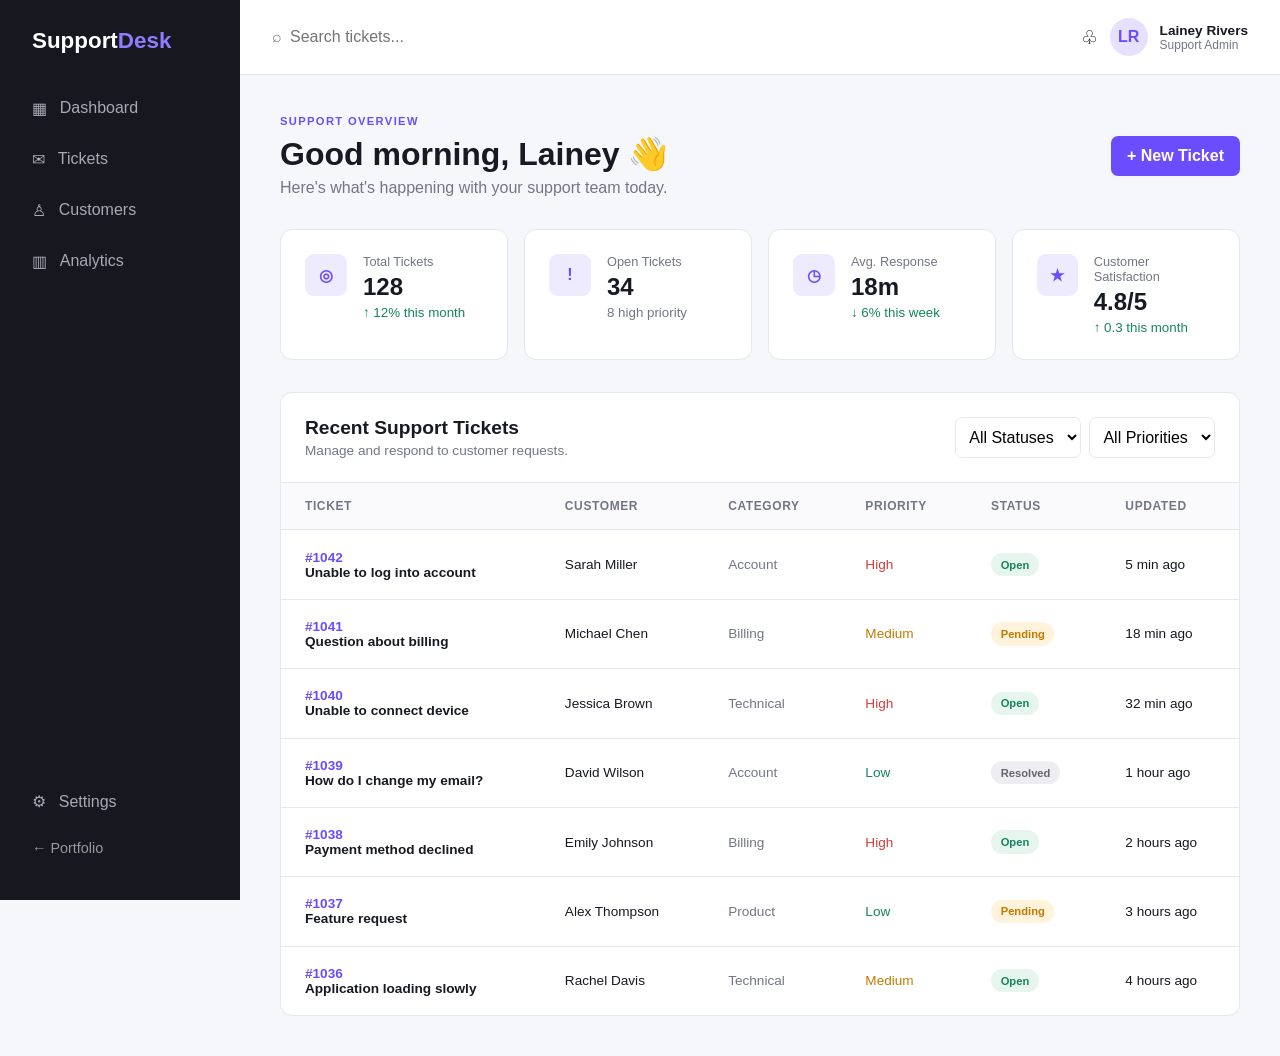
==== additional-projects/support-dashboard/support.html @ bbc902e6 "Initialize Support Desk project HTML, CSS, and Javascript" ====
<!DOCTYPE html>
<html lang="en">

<head>

    <meta charset="UTF-8">

    <meta
        name="viewport"
        content="width=device-width, initial-scale=1.0"
    >

    <title>SupportDesk | Customer Support Dashboard</title>

    <meta
        name="description"
        content="Customer support dashboard built with HTML, CSS, and JavaScript by Lainey Rivers."
    >

    <link rel="stylesheet" href="support.css">

</head>


<body>

    <!-- SIDEBAR -->

    <aside class="sidebar">

        <div class="logo">
            Support<span>Desk</span>
        </div>


        <nav class="sidebar-nav">

            <a href="#" class="nav-item active">
                <span>▦</span>
                Dashboard
            </a>

            <a href="#" class="nav-item">
                <span>✉</span>
                Tickets
            </a>

            <a href="#" class="nav-item">
                <span>♙</span>
                Customers
            </a>

            <a href="#" class="nav-item">
                <span>▥</span>
                Analytics
            </a>

        </nav>


        <div class="sidebar-bottom">

            <a href="#" class="nav-item">
                <span>⚙</span>
                Settings
            </a>

            <a href="../../index.html" class="back-link">
                ← Portfolio
            </a>

        </div>

    </aside>


    <!-- MAIN CONTENT -->

    <main class="main-content">


        <!-- TOP BAR -->

        <header class="topbar">

            <button
                id="mobile-menu"
                class="mobile-menu"
                aria-label="Open navigation">
                ☰
            </button>


            <div class="search-container">

                <span>⌕</span>

                <input
                    type="search"
                    id="search-input"
                    placeholder="Search tickets..."
                    aria-label="Search tickets"
                >

            </div>


            <div class="user-area">

                <button
                    class="notification-button"
                    aria-label="Notifications">
                    ♧
                </button>

                <div class="avatar">
                    LR
                </div>

                <div class="user-info">

                    <strong>Lainey Rivers</strong>

                    <span>Support Admin</span>

                </div>

            </div>

        </header>


        <!-- DASHBOARD -->

        <section class="dashboard">


            <!-- PAGE HEADER -->

            <div class="page-header">

                <div>

                    <p class="eyebrow">
                        SUPPORT OVERVIEW
                    </p>

                    <h1>
                        Good morning, Lainey 👋
                    </h1>

                    <p>
                        Here's what's happening with your support team today.
                    </p>

                </div>


                <button
                    class="primary-button"
                    id="new-ticket-button">
                    + New Ticket
                </button>

            </div>


            <!-- STATISTICS -->

            <div class="stats-grid">


                <article class="stat-card">

                    <div class="stat-icon">
                        ◎
                    </div>

                    <div>

                        <span class="stat-label">
                            Total Tickets
                        </span>

                        <strong id="total-tickets">
                            128
                        </strong>

                        <small class="positive">
                            ↑ 12% this month
                        </small>

                    </div>

                </article>


                <article class="stat-card">

                    <div class="stat-icon">
                        !
                    </div>

                    <div>

                        <span class="stat-label">
                            Open Tickets
                        </span>

                        <strong id="open-tickets">
                            34
                        </strong>

                        <small>
                            8 high priority
                        </small>

                    </div>

                </article>


                <article class="stat-card">

                    <div class="stat-icon">
                        ◷
                    </div>

                    <div>

                        <span class="stat-label">
                            Avg. Response
                        </span>

                        <strong>
                            18m
                        </strong>

                        <small class="positive">
                            ↓ 6% this week
                        </small>

                    </div>

                </article>


                <article class="stat-card">

                    <div class="stat-icon">
                        ★
                    </div>

                    <div>

                        <span class="stat-label">
                            Customer Satisfaction
                        </span>

                        <strong>
                            4.8/5
                        </strong>

                        <small class="positive">
                            ↑ 0.3 this month
                        </small>

                    </div>

                </article>

            </div>


            <!-- TICKETS SECTION -->

            <section class="tickets-section">


                <div class="section-header">

                    <div>

                        <h2>
                            Recent Support Tickets
                        </h2>

                        <p>
                            Manage and respond to customer requests.
                        </p>

                    </div>


                    <div class="filters">

                        <select id="status-filter">

                            <option value="all">
                                All Statuses
                            </option>

                            <option value="open">
                                Open
                            </option>

                            <option value="pending">
                                Pending
                            </option>

                            <option value="resolved">
                                Resolved
                            </option>

                        </select>


                        <select id="priority-filter">

                            <option value="all">
                                All Priorities
                            </option>

                            <option value="high">
                                High
                            </option>

                            <option value="medium">
                                Medium
                            </option>

                            <option value="low">
                                Low
                            </option>

                        </select>

                    </div>

                </div>


                <!-- TICKET TABLE -->

                <div class="ticket-table-container">

                    <table class="ticket-table">

                        <thead>

                            <tr>

                                <th>
                                    Ticket
                                </th>

                                <th>
                                    Customer
                                </th>

                                <th>
                                    Category
                                </th>

                                <th>
                                    Priority
                                </th>

                                <th>
                                    Status
                                </th>

                                <th>
                                    Updated
                                </th>

                            </tr>

                        </thead>


                        <tbody id="ticket-list">

                            <!-- JavaScript will add tickets here -->

                        </tbody>

                    </table>

                </div>


            </section>

        </section>

    </main>


    <!-- TICKET MODAL -->

    <div
        class="modal-overlay"
        id="ticket-modal"
        aria-hidden="true">

        <div class="modal">

            <button
                class="modal-close"
                id="modal-close"
                aria-label="Close ticket">
                ×
            </button>

            <p class="eyebrow">
                TICKET DETAILS
            </p>

            <h2 id="modal-title">
                Ticket Title
            </h2>

            <div class="modal-meta">

                <span id="modal-customer">
                    Customer
                </span>

                <span id="modal-priority">
                    Priority
                </span>

                <span id="modal-status">
                    Status
                </span>

            </div>

            <p id="modal-description">
                Ticket description.
            </p>


            <div class="modal-actions">

                <button
                    class="secondary-button"
                    id="resolve-ticket">
                    Mark Resolved
                </button>

                <button
                    class="primary-button">
                    Reply to Customer
                </button>

            </div>

        </div>

    </div>


    <script src="support.js"></script>

</body>

</html>
---- additional-projects/support-dashboard/support.css ----
/* RESET */

* {
    margin: 0;
    padding: 0;
    box-sizing: border-box;
}

:root {
    --background: #f6f7fb;
    --surface: #ffffff;
    --border: #e6e8ef;

    --text: #171923;
    --muted: #737784;

    --primary: #6c4cff;
    --primary-dark: #5638df;

    --success: #16855b;
    --warning: #c27a00;
    --danger: #d33c3c;
}

body {
    font-family: 
        Inter,
        -apple-system,
        BlinkMacSystemFont,
        "Seqoe UI",
        sans-serif;

        background: var(--background);
        color: var(--text);

        min-height: 100vh;
}

button,
input,
select {
    font: inherit;
}

button {
    cursor: pointer;
}

a {
    text-decoration: none;
    color: inherit;
}

/* SIDEBAR */

.sidebar {
    position: fixed;

    top: 0;
    left: 0;

    width: 240px;
    height: 100vh;

    background: #17171f;
    color: white;

    padding: 1.75rem 1rem;

    display: flex;
    flex-direction: column;
}

.logo {
    font-size: 1.4rem;
    font-weight: 700;

    padding: 0 1rem 2rem;
}

.logo span {
    color: #8f7cff;
}

.sidebar-nav {
    display: flex;
    flex-direction: column;
    gap: 0.4rem;
}

.nav-item {
    display: flex;
    align-items: center;

    gap: 0.8rem;

    padding: 0.8rem 1rem;

    border-radius: 8px;

    color: #a9a9b4;

    transition: 0.2s ease;
}

.nav-item:hover {

    background: #252530;
    color: white;
}

.nav-item:active {
    background: #6c4cff;
    color: white;
}

.sidebar-bottom {
    margin-top: auto;
}

.back-link {
    display: block;
    padding: 1rem;
    color: #999;
    font-size: 0.9rem;
}

/* MAIN */

.main-content {
    margin-left: 240px;
    min-height: 100vh;
}

/* TOPBAR */

.topbar {
    height: 75px;
    background: var(--surface);
    border-bottom: 1px solid var(--border);
    padding: 0 2rem;
    display: flex;
    align-items: center;
    justify-content: space-between;
}

.search-container {
    display: flex;
    align-items: center;
    gap: 0.5rem;
    width: 350px;
    color: var(--muted);
}

.search-container input {
    width: 100%;
    border: none;
    outline: none;
    background: transparent;
}

.user-area {
    display: flex;
    align-items: center;
    gap: 0.75rem;
}

.notification-button {
    border: none;
    background: transparent;
    font-size: 1.2rem;
}

.avatar {
    width: 38px;
    height: 38px;
    border-radius: 50%;
    background: #e7e1ff;
    color: var(--primary);
    display: grid;
    place-items: center;
    font-weight: 700;
}

.user-info {
    display: flex;
    flex-direction: column;
}

.user-info strong {
    font-size: 0.85rem;

}

.user-info span {
    font-size: 0.75rem;
    color: var(--muted);
}

/* DASHBOARD */

.dashboard {
    max-width: 1500px;
    margin: auto;
    padding: 2.5rem;
}

.page-header {
    display: flex;
    align-items: center;
    justify-content: space-between;
    margin-bottom: 2rem;
}

.eyebrow {
    color: var(--primary);
    font-size: 0.7rem;
    font-weight: 700;
    letter-spacing: 0.12em;
    margin-bottom: 0.5rem;
}

.page-header h1 {
    font-size: 2rem;
    margin-bottom: 0.4rem;
}

.page-header p:last-child {
    color: var(--muted);
}

/* BUTTONS */

.primary-button,
.secondary-button {
    border: none;
    border-radius: 7px;
    padding: 0.7rem 1rem;
    font-weight: 600;
    transition: 0.2s ease;
}

.primary-button {
    background: var(--primary);
    color: white;
}

.primary-button:hover {
    background: var(--primary-dark);
    transform: translateY(-1px);
}

.secondary-button {
    background: #eeeef4;
    color: var(--text);
}

/* STATS */

.stats-grid {

    display: grid;

    grid-template-columns:
        repeat(4, 1fr);

    gap: 1rem;

    margin-bottom: 2rem;

}


.stat-card {

    background: var(--surface);

    border: 1px solid var(--border);

    border-radius: 12px;

    padding: 1.5rem;

    display: flex;

    gap: 1rem;

}
.stat-icon {

    width: 42px;
    height: 42px;

    border-radius: 9px;

    background: #eeeaff;

    color: var(--primary);

    display: grid;

    place-items: center;

    font-weight: 700;

}


.stat-card > div:last-child {

    display: flex;

    flex-direction: column;

}


.stat-label {
     color: var(--muted);

    font-size: 0.8rem;

    margin-bottom: 0.25rem;

}


.stat-card strong {

    font-size: 1.5rem;

}


.stat-card small {

    color: var(--muted);

    margin-top: 0.2rem; 
}

.positive {
    color: var(--success) !important;
}

/* TICKETS */

.tickets-section {
    background: var(--surface);
    border: 1px solid var(--border);
    border-radius: 12px;
    overflow: hidden;
}

.section-header {
    padding: 1.5rem;
    display: flex;
    align-items: center;
    justify-content: space-between;
    border-bottom: 1px solid var(--border);
}

.section-header h2 {
    font-size: 1.2rem;
    margin-bottom: 0.3rem;
}

.section-header p {
    color: var(--muted);
    font-size: 0.85rem;
}

.filters {
    display: flex;
    gap: 0.5rem;
}

.filters select {
    padding: 0.6rem;
    border: 1px solid var(--border);
    border-radius: 7px;
    background: white;
}

/* TABLE */

.ticket-table-container {

    overflow-x: auto;

}


.ticket-table {

    width: 100%;

    border-collapse: collapse;

}


.ticket-table th {

    text-align: left;

    padding: 1rem 1.5rem;

    color: var(--muted);

    font-size: 0.75rem;

    text-transform: uppercase;

    letter-spacing: 0.05em;

    background: #fafafd;

}


.ticket-table td {
    padding: 1.2rem 1.5rem;

    border-top: 1px solid var(--border);

    font-size: 0.85rem;

}


.ticket-row {

    cursor: pointer;

    transition: background 0.2s ease;

}


.ticket-row:hover {

    background: #faf9ff;

}


.ticket-id {

    color: var(--primary);

    font-weight: 700;

}

.ticket-title {

    font-weight: 600;

}


.customer-name {

    font-weight: 500;

}


.category {

    color: var(--muted);

}

/* STATUS & PRIORITY */

.badge {
    display: inline-flex;
    padding: 0.35rem 0.6rem;
    border-radius: 20px;
    font-size: 0.7rem;
    font-weight: 700;
}

.status-open {
    background: #e6f6ef;
    color: var(--success);
}

.status-pending {
    background: #fff3db;
    color: var(--warning);
}

.status-resolved {
    background: #eeeef2;
    color: #666;
}

.priority-high {

    color: var(--danger);

}


.priority-medium {

    color: var(--warning);

}


.priority-low {

    color: var(--success);

}

/* MODAL */

.modal-overlay {
    position: fixed;
    inset: 0;
    background: rgba(0, 0, 0, 0.45);
    display: none;
    align-items: center;
    justify-content: center;
    padding: 1rem;
    z-index: 1000;
}

.modal-overlay.active {

    display: flex;

}


.modal {

    background: white;

    width: min(600px, 100%);

    border-radius: 14px;

    padding: 2rem;

    position: relative;

    box-shadow:
        0 20px 60px rgba(0, 0, 0, 0.2);

}


.modal-close {

    position: absolute;

    top: 1rem;
    right: 1rem;

    border: none;

    background: transparent;
    font-size: 1.5rem;

}


.modal h2 {

    margin-bottom: 1rem;

}


.modal-meta {

    display: flex;

    flex-wrap: wrap;

    gap: 0.5rem;

    margin-bottom: 1.5rem;

}


.modal-meta span {

    padding: 0.4rem 0.7rem;

    background: #f0f0f5;

    border-radius: 6px;

    font-size: 0.8rem;
}


.modal-actions {

    display: flex;

    justify-content: flex-end;

    gap: 0.75rem;

    margin-top: 2rem;

}

/* MOBILE */

.mobile-menu {
    display: none;
    border: none;
    background: transparent;
    font-size: 1.3rem;
}

@media (max-width: 1000px) {

    .stats-grid {

        grid-template-columns:
            repeat(2, 1fr);

    }

}


@media (max-width: 800px) {

    .sidebar {

        transform: translateX(-100%);

        transition: transform 0.3s ease;

        z-index: 1001;

    }


    .sidebar.open {

        transform: translateX(0);

    }


    .main-content {

        margin-left: 0;
    }

    .mobile-menu {
        display: block;
    }

     .topbar {

        padding: 0 1rem;

    }


    .user-info {

        display: none;

    }


    .dashboard {

        padding: 1.25rem;

    }


    .page-header {

        align-items: flex-start;

        flex-direction: column;

        gap: 1rem;

    }
  .stats-grid {

        grid-template-columns: 1fr;

    }


    .section-header {

        flex-direction: column;

        align-items: flex-start;

        gap: 1rem;

    }


    .filters {

        width: 100%;

    }


    .filters select {

        flex: 1;

    }

}
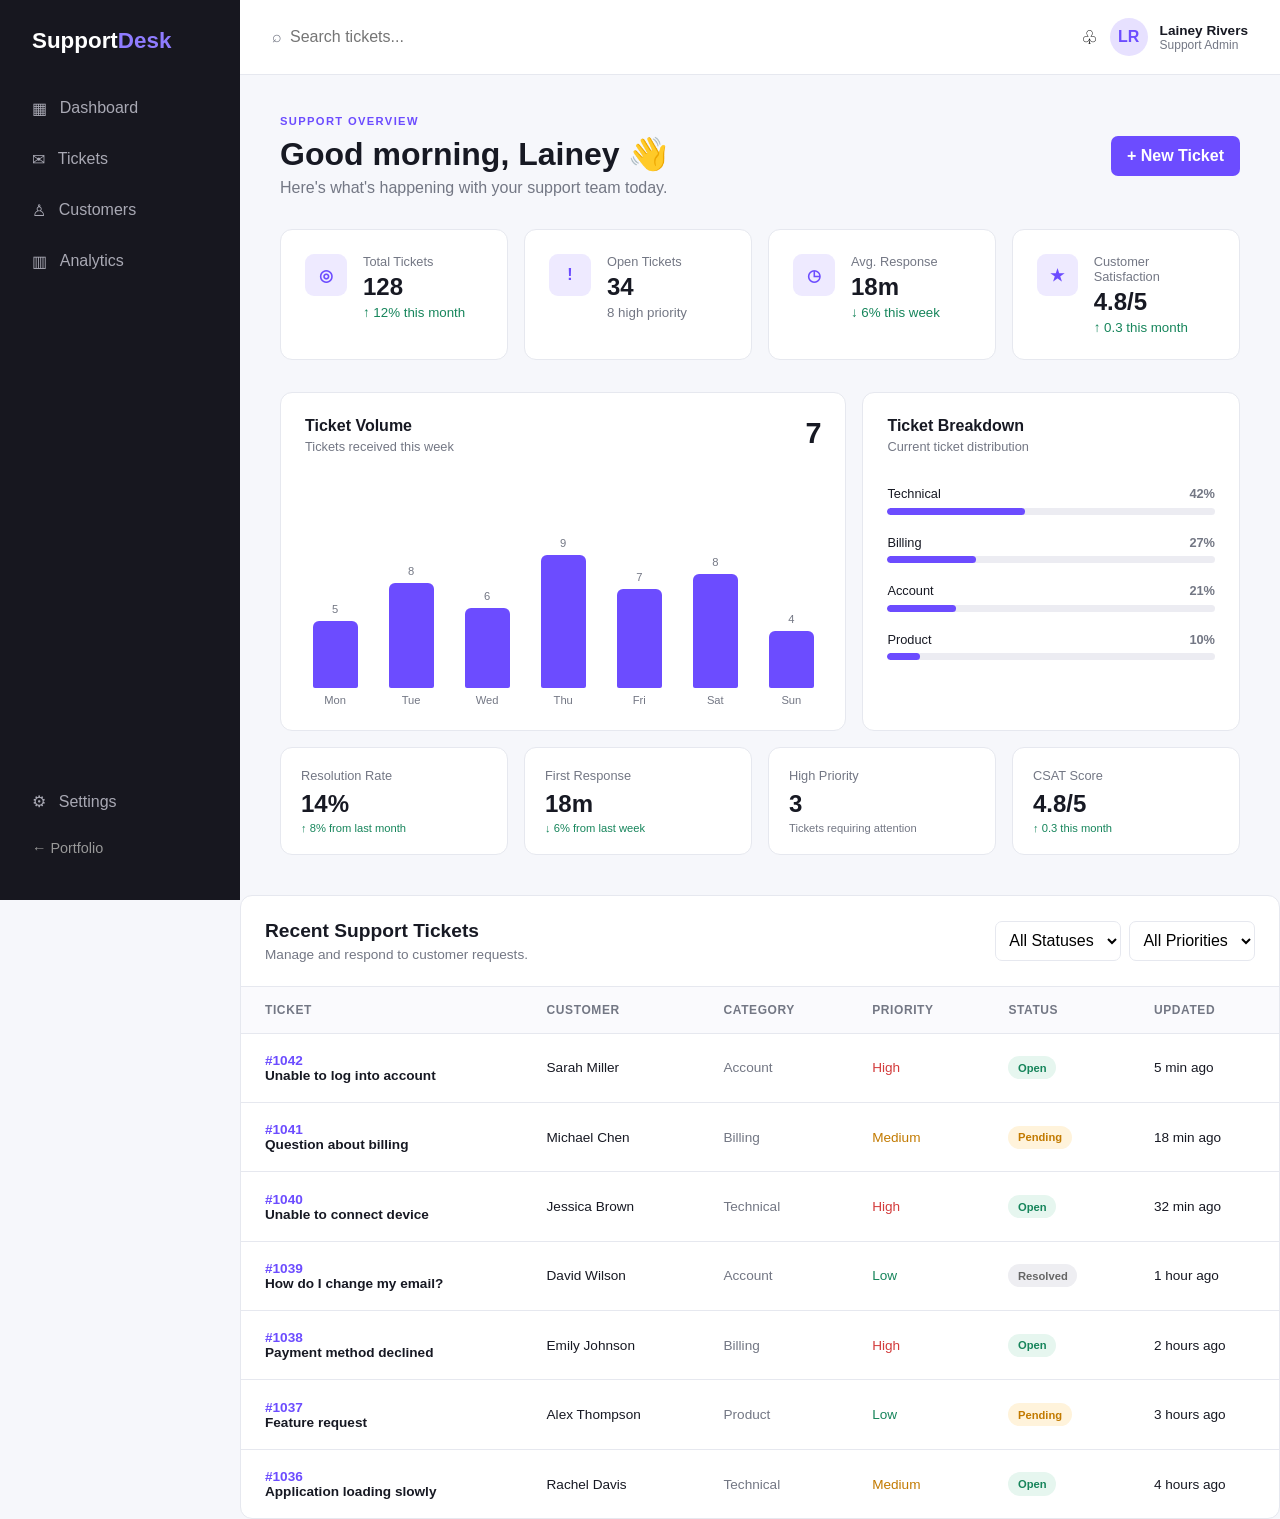
==== commit f8fc79b6: "Add support dashboard analytics" ====
--- a/additional-projects/support-dashboard/support.html
+++ b/additional-projects/support-dashboard/support.html
@@ -274,6 +274,365 @@
 
             <!-- TICKETS SECTION -->
 
+            <div class ="analytics-grid">
+
+                <!--TICKET VOLUME-->
+
+                <article class="analytics-card">
+
+                    <div class="analytics-card-header">
+
+                        <div>
+
+                            <h3>
+                                Ticket Volume
+                            </h3>
+
+                            <p>
+                                Tickets received this week
+                            </p>
+                        </div>
+
+                        <span
+                            class="analytics-value"
+                            id="weekly-ticket-count">
+                            47
+                        </span>
+                    </div>
+
+                    <div class="bar-chart">
+
+                        <div class="bar-column">
+
+        <span class="bar-value">
+            5
+        </span>
+
+        <div
+            class="bar"
+            style="height: 35%;">
+        </div>
+
+        <span class="bar-label">
+            Mon
+        </span>
+
+    </div>
+
+
+    <div class="bar-column">
+
+        <span class="bar-value">
+            8
+        </span>
+
+        <div
+            class="bar"
+            style="height: 55%;">
+        </div>
+
+        <span class="bar-label">
+            Tue
+        </span>
+
+    </div>
+
+
+    <div class="bar-column">
+
+        <span class="bar-value">
+            6
+        </span>
+
+        <div
+            class="bar"
+            style="height: 42%;">
+        </div>
+
+        <span class="bar-label">
+            Wed
+        </span>
+
+    </div>
+
+
+    <div class="bar-column">
+
+        <span class="bar-value">
+            9
+        </span>
+
+        <div
+            class="bar"
+            style="height: 70%;">
+        </div>
+
+        <span class="bar-label">
+            Thu
+        </span>
+
+    </div>
+
+
+    <div class="bar-column">
+
+        <span class="bar-value">
+            7
+        </span>
+
+        <div
+            class="bar"
+            style="height: 52%;">
+        </div>
+
+        <span class="bar-label">
+            Fri
+        </span>
+
+    </div>
+
+
+    <div class="bar-column">
+
+        <span class="bar-value">
+            8
+        </span>
+
+        <div
+            class="bar"
+            style="height: 60%;">
+        </div>
+
+        <span class="bar-label">
+            Sat
+        </span>
+
+    </div>
+
+
+    <div class="bar-column">
+
+        <span class="bar-value">
+            4
+        </span>
+
+        <div
+            class="bar"
+            style="height: 30%;">
+        </div>
+
+        <span class="bar-label">
+            Sun
+        </span>
+
+    </div>
+
+</div>
+                    
+        </article>
+
+        <!--TICKET BREAKDOWN-->
+
+        <article class="analytics-card">
+
+            <div class="analytics-card-header">
+
+                <div>
+
+                    <h3>
+                        Ticket Breakdown
+                    </h3>
+
+                    <p>
+                        Current ticket distribution
+                    </p>
+                </div>
+            </div>
+
+            <div class="breakdown-list">
+
+                <div class="breakdown-item">
+
+                    <div class="breakdown-label">
+
+                        <span>
+                            Technical
+                        </span>
+
+                        <strong>
+                            42%
+                        </strong>
+                    </div>
+
+                    <div class="progress">
+
+                        <div
+                            class="progress-fill"
+                            style="width: 42%;">
+                        </div>
+                    </div>
+                </div>
+
+                <div class="breakdown-item">
+            <div class="breakdown-label">
+
+                        <span>
+                            Billing
+                        </span>
+
+                        <strong>
+                            27%
+                        </strong>
+
+                    </div>
+
+                    <div class="progress">
+
+                        <div
+                            class="progress-fill"
+                            style="width: 27%;">
+                        </div>
+
+                    </div>
+
+                </div>
+
+
+                <div class="breakdown-item">
+
+                    <div class="breakdown-label">
+
+                        <span>
+                            Account
+                        </span>
+
+                        <strong>
+                            21%
+                        </strong>
+
+                    </div>
+
+                    <div class="progress">
+
+                        <div
+                            class="progress-fill"
+                            style="width: 21%;">
+                        </div>
+
+                    </div>
+
+                </div>
+
+
+                <div class="breakdown-item">
+
+                    <div class="breakdown-label">
+
+                        <span>
+                            Product
+                        </span>
+
+                        <strong>
+                            10%
+                        </strong>
+
+                    </div>
+
+                    <div class="progress">
+
+                        <div
+                            class="progress-fill"
+                            style="width: 10%;">
+                        </div>
+
+                    </div>
+
+                </div>
+
+            </div>
+
+        </article>
+
+    </div>
+
+
+    <!-- PERFORMANCE -->
+
+    <div class="performance-grid">
+
+
+        <article class="performance-card">
+
+            <span>
+                Resolution Rate
+            </span>
+
+            <strong id="resolution-rate">
+                0%
+            </strong>
+
+            <small class="positive">
+                ↑ 8% from last month
+            </small>
+
+        </article>
+
+
+        <article class="performance-card">
+
+            <span>
+                First Response
+            </span>
+
+            <strong>
+                18m
+            </strong>
+
+            <small class="positive">
+                ↓ 6% from last week
+            </small>
+
+        </article>
+
+
+        <article class="performance-card">
+
+            <span>
+                High Priority
+            </span>
+
+            <strong id="high-priority-count">
+                0
+            </strong>
+
+            <small>
+                Tickets requiring attention
+            </small>
+
+        </article>
+
+
+        <article class="performance-card">
+
+            <span>
+                CSAT Score
+            </span>
+
+            <strong>
+                4.8/5
+            </strong>
+
+            <small class="positive">
+                ↑ 0.3 this month
+            </small>
+
+        </article>
+
+
+    </div>
+
+</section>
+
             <section class="tickets-section">
 
 
--- a/additional-projects/support-dashboard/support.css
+++ b/additional-projects/support-dashboard/support.css
@@ -726,4 +726,267 @@
 
     }
 
+}
+
+/* ANALYTICS */
+.analytics-section {
+    margin-bottom: 2rem;
+}
+
+
+.analytics-grid {
+    display: grid;
+
+    grid-template-columns:
+        1.5fr 1fr;
+
+    gap: 1rem;
+
+    margin-bottom: 1rem;
+}
+
+
+.analytics-card {
+    background: var(--surface);
+
+    border: 1px solid var(--border);
+
+    border-radius: 12px;
+
+    padding: 1.5rem;
+}
+
+
+.analytics-card-header {
+    display: flex;
+
+    align-items: flex-start;
+
+    justify-content: space-between;
+
+    margin-bottom: 2rem;
+}
+
+
+.analytics-card h3 {
+    font-size: 1rem;
+
+    margin-bottom: 0.3rem;
+}
+
+
+.analytics-card p {
+    color: var(--muted);
+
+    font-size: 0.8rem;
+}
+
+.analytics-value {
+    font-size: 1.8rem;
+
+    font-weight: 700;
+}
+
+/* BAR CHART */
+
+.bar-chart {
+    width: 100%;
+    height: 220px;
+
+    display: grid;
+    grid-template-columns: repeat(7, 1fr);
+
+    align-items: end;
+
+    gap: 1rem;
+
+    padding-top: 1rem;
+}
+
+
+.bar-column {
+    height: 190px;
+    width: 100%;
+
+    display: flex;
+    flex-direction: column;
+
+    justify-content: flex-end;
+    align-items: center;
+
+    gap: 0.4rem;
+}
+
+
+.bar {
+    width: 100%;
+    max-width: 45px;
+
+    min-height: 10px;
+
+    background: var(--primary);
+
+    border-radius: 6px 6px 2px 2px;
+
+    flex-shrink: 0;
+
+    transition:
+        height 0.4s ease,
+        opacity 0.2s ease;
+}
+
+
+.bar:hover {
+    opacity: 0.75;
+}
+
+
+.bar-value {
+    font-size: 0.7rem;
+    color: var(--muted);
+}
+
+
+.bar-label {
+    font-size: 0.7rem;
+    color: var(--muted);
+}
+
+/* BREAKDOWN */
+
+.breakdown-list {
+    display: flex;
+
+    flex-direction: column;
+
+    gap: 1.25rem;
+}
+
+
+.breakdown-item {
+    width: 100%;
+}
+
+
+.breakdown-label {
+    display: flex;
+
+    justify-content: space-between;
+
+    margin-bottom: 0.4rem;
+
+    font-size: 0.8rem;
+}
+
+
+.breakdown-label strong {
+    color: var(--muted);
+}
+
+
+.progress {
+    height: 7px;
+
+    background: #ececf2;
+
+    border-radius: 20px;
+
+    overflow: hidden;
+}
+
+
+.progress-fill {
+    height: 100%;
+
+    background: var(--primary);
+
+    border-radius: inherit;
+}
+
+/* PERFORMANCE */
+.performance-grid {
+    display: grid;
+
+    grid-template-columns:
+        repeat(4, 1fr);
+
+    gap: 1rem;
+}
+
+
+.performance-card {
+    background: var(--surface);
+
+    border: 1px solid var(--border);
+
+    border-radius: 12px;
+
+    padding: 1.25rem;
+
+    display: flex;
+
+    flex-direction: column;
+}
+
+
+.performance-card span {
+    color: var(--muted);
+
+    font-size: 0.8rem;
+
+    margin-bottom: 0.4rem;
+}
+
+
+.performance-card strong {
+    font-size: 1.5rem;
+
+    margin-bottom: 0.25rem;
+}
+
+
+.performance-card small {
+    color: var(--muted);
+
+    font-size: 0.7rem;
+}
+
+@media (max-width: 1000px) {
+    .analytics-grid {
+        grid-template-columns: repeat(2, 1fr);
+    }
+}
+
+@media (max-width: 600px) {
+
+    .performance-grid {
+        grid-template-columns: 1fr;
+    }
+
+    .bar-chart {
+        gap: 0.4rem;
+    }
+
+    .bar-label {
+        font-size: 0.6rem;
+    }
+}
+
+.analytics-card,
+.performance-card,
+.stat-card,
+.tickets-section {
+    
+    transition: 
+        transform 0.2s ease,
+        box-shadow 0.2s ease;
+}
+
+.analytics-card:hover,
+.performance-card:hover,
+.stat-card:hover {
+
+    transform: translateY(-2px);
+
+    box-shadow: 0 8px 25px rgba(0, 0, 0, 0.05);
 }
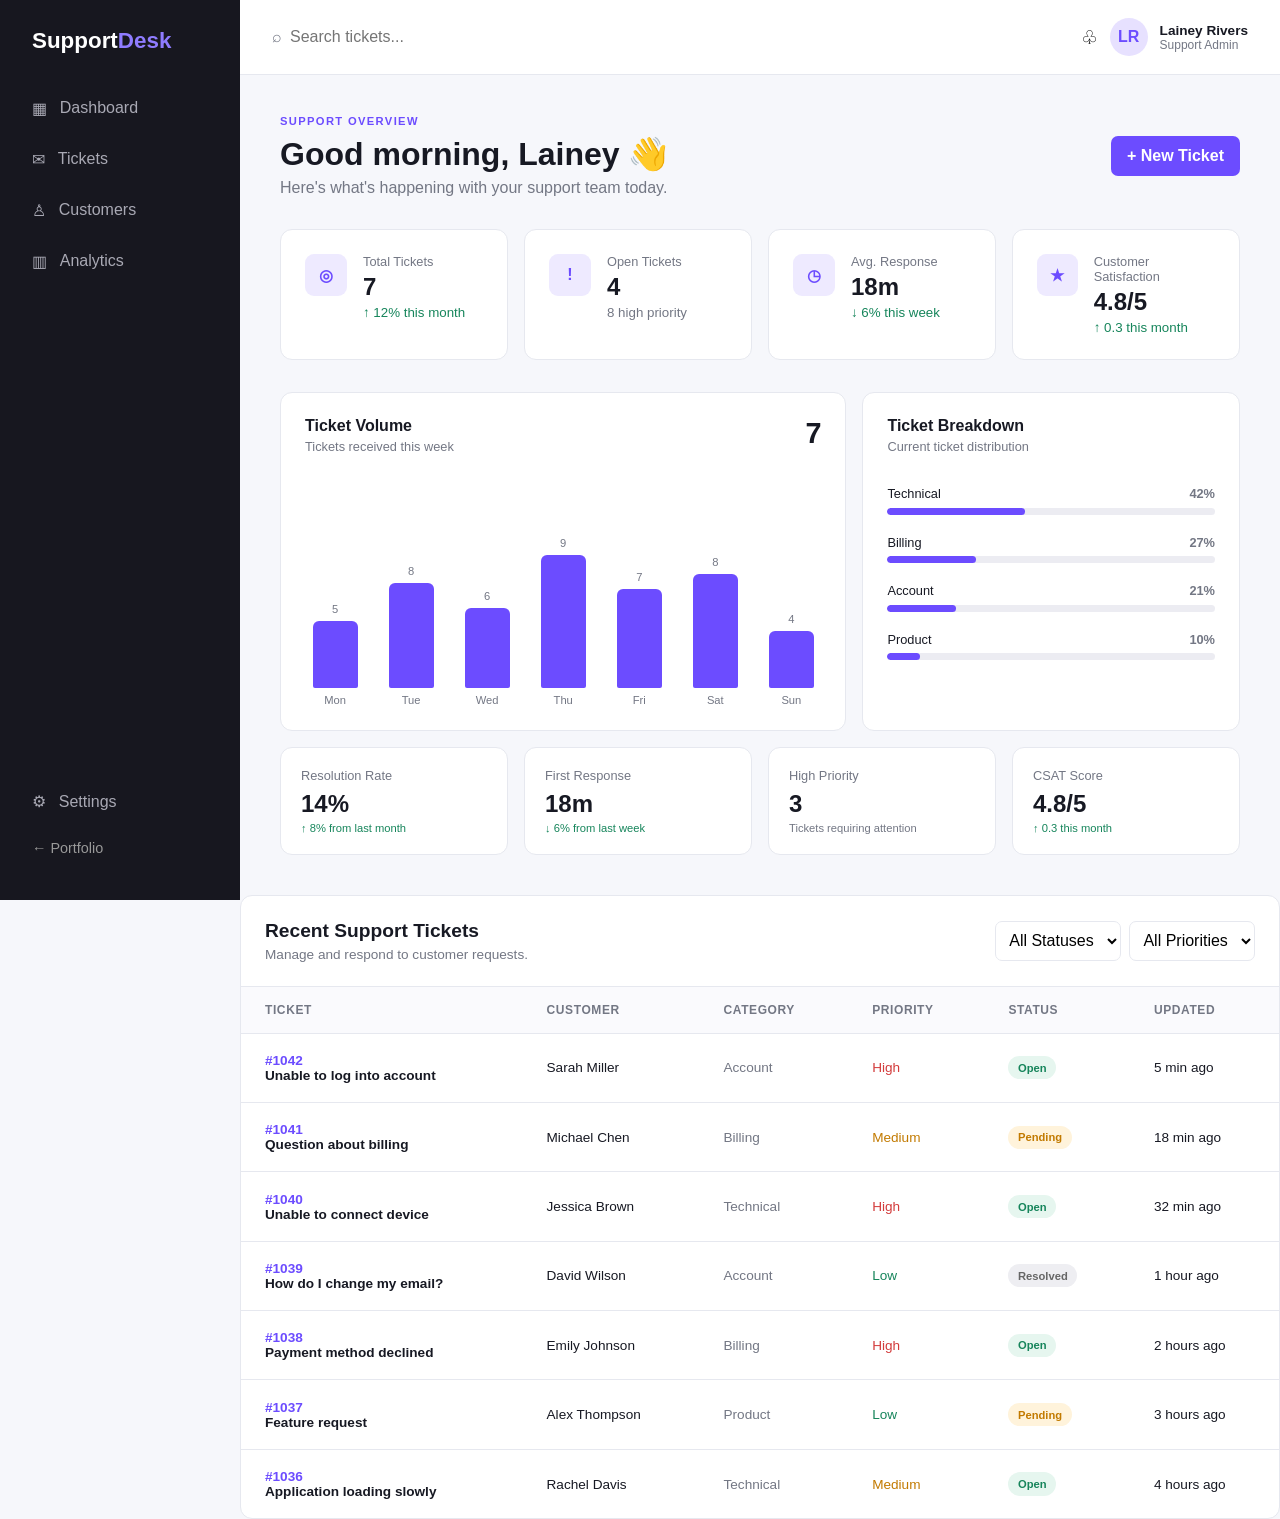
==== commit 9d45b131: "Add JavaScript to New Ticket Button & edit current tickets" ====
--- a/additional-projects/support-dashboard/support.html
+++ b/additional-projects/support-dashboard/support.html
@@ -762,7 +762,6 @@
         class="modal-overlay"
         id="ticket-modal"
         aria-hidden="true">
-
         <div class="modal">
 
             <button
@@ -780,45 +779,432 @@
                 Ticket Title
             </h2>
 
-            <div class="modal-meta">
-
-                <span id="modal-customer">
-                    Customer
-                </span>
-
-                <span id="modal-priority">
+            <div class="ticket-edit-grid">
+
+                <!--CUSTOMER-->
+
+                <div class="form-group">
+
+                    <label>
+                        Customer
+                    </label>
+
+                    <input
+                        input="text"
+                        id="edit-customer"
+                    >
+                </div>
+
+                <!--EMAIL-->
+
+                <div class="form-group">
+
+                    <label>
+                        Email
+                    </label>
+
+                    <input
+                    type="email"
+                    id="edit-email"
+                    >
+
+                </div>
+
+                <div class="form-group">
+
+                <label>
+                    Category
+                </label>
+
+                <select id="edit-category">
+
+                    <option value="Account">
+                        Account
+                    </option>
+
+                    <option value="Billing">
+                        Billing
+                    </option>
+
+                    <option value="Technical">
+                        Technical
+                    </option>
+
+                    <option value="Product">
+                        Product
+                    </option>
+
+                </select>
+
+            </div>
+
+
+            <!-- PRIORITY -->
+
+            <div class="form-group">
+
+                <label>
                     Priority
-                </span>
-
-                <span id="modal-status">
+                </label>
+
+                <select id="edit-priority">
+
+                    <option value="low">
+                        Low
+                    </option>
+
+                    <option value="medium">
+                        Medium
+                    </option>
+
+                    <option value="high">
+                        High
+                    </option>
+
+                </select>
+
+            </div>
+
+
+            <!-- STATUS -->
+
+            <div class="form-group">
+
+                <label>
                     Status
-                </span>
-
-            </div>
-
-            <p id="modal-description">
-                Ticket description.
-            </p>
-
-
-            <div class="modal-actions">
+                </label>
+
+                <select id="edit-status">
+
+                    <option value="open">
+                        Open
+                    </option>
+
+                    <option value="pending">
+                        Pending
+                    </option>
+
+                    <option value="resolved">
+                        Resolved
+                    </option>
+
+                </select>
+
+            </div>
+
+
+            <!-- ASSIGNED AGENT -->
+
+            <div class="form-group">
+
+                <label>
+                    Assigned Agent
+                </label>
+
+                <select id="edit-agent">
+
+                    <option value="Lainey Rivers">
+                        Lainey Rivers
+                    </option>
+
+                    <option value="Jordan Lee">
+                        Jordan Lee
+                    </option>
+
+                    <option value="Taylor Morgan">
+                        Taylor Morgan
+                    </option>
+
+                    <option value="Alex Carter">
+                        Alex Carter
+                    </option>
+
+                </select>
+
+            </div>
+
+
+        </div>
+
+
+        <!-- DESCRIPTION -->
+
+        <div class="form-group">
+
+            <label>
+                Customer Issue
+            </label>
+
+            <textarea
+                id="edit-description"
+                rows="4">
+            </textarea>
+
+        </div>
+
+
+        <!-- INTERNAL NOTES -->
+
+        <div class="form-group">
+
+            <label>
+                Internal Support Notes
+            </label>
+
+            <textarea
+                id="edit-notes"
+                rows="4"
+                placeholder="Add notes for the support team...">
+            </textarea>
+
+        </div>
+
+
+        <div class="modal-actions">
+
+            <button
+                class="danger-button"
+                id="delete-ticket">
+                Delete Ticket
+            </button>
+
+            <div class="modal-actions-right">
 
                 <button
                     class="secondary-button"
-                    id="resolve-ticket">
-                    Mark Resolved
+                    id="cancel-edit">
+                    Cancel
                 </button>
 
                 <button
+                    class="primary-button"
+                    id="save-ticket">
+                    Save Changes
+                </button>
+
+            </div>
+
+        </div>
+
+    </div>
+
+</div>
+
+
+<!-- NEW TICKET MODAL -->
+
+<div
+    class="modal-overlay"
+    id="new-ticket-modal"
+    aria-hidden="true">
+
+    <div class="modal">
+
+        <button
+            class="modal-close"
+            id="new-ticket-close"
+            aria-label="Close new ticket form">
+            ×
+        </button>
+
+
+        <p class="eyebrow">
+            CREATE TICKET
+        </p>
+
+        <h2>
+            Create a New Support Ticket
+        </h2>
+
+
+        <form id="new-ticket-form">
+
+
+            <!-- CUSTOMER -->
+
+            <div class="form-group">
+
+                <label for="new-customer">
+                    Customer Name
+                </label>
+
+                <input
+                    type="text"
+                    id="new-customer"
+                    placeholder="e.g. Jamie Smith"
+                    required
+                >
+
+            </div>
+
+
+            <!-- EMAIL -->
+
+            <div class="form-group">
+
+                <label for="new-email">
+                    Customer Email
+                </label>
+
+                <input
+                    type="email"
+                    id="new-email"
+                    placeholder="customer@example.com"
+                    required
+                >
+
+            </div>
+
+
+            <!-- TITLE -->
+
+            <div class="form-group">
+
+                <label for="new-title">
+                    Issue
+                </label>
+
+                <input
+                    type="text"
+                    id="new-title"
+                    placeholder="Briefly describe the issue"
+                    required
+                >
+
+            </div>
+
+
+            <!-- CATEGORY -->
+
+            <div class="form-group">
+
+                <label for="new-category">
+                    Category
+                </label>
+
+                <select
+                    id="new-category"
+                    required>
+
+                    <option value="Account">
+                        Account
+                    </option>
+
+                    <option value="Billing">
+                        Billing
+                    </option>
+
+                    <option value="Technical">
+                        Technical
+                    </option>
+
+                    <option value="Product">
+                        Product
+                    </option>
+
+                </select>
+
+            </div>
+
+
+            <!-- PRIORITY -->
+
+            <div class="form-group">
+
+                <label for="new-priority">
+                    Priority
+                </label>
+
+                <select
+                    id="new-priority"
+                    required>
+
+                    <option value="low">
+                        Low
+                    </option>
+
+                    <option value="medium">
+                        Medium
+                    </option>
+
+                    <option value="high">
+                        High
+                    </option>
+
+                </select>
+
+            </div>
+
+
+            <!-- DESCRIPTION -->
+
+            <div class="form-group">
+
+                <label for="new-description">
+                    Description
+                </label>
+
+                <textarea
+                    id="new-description"
+                    rows="5"
+                    placeholder="Describe the customer's issue..."
+                    required>
+                </textarea>
+
+            </div>
+
+
+            <!-- ASSIGNMENT -->
+
+            <div class="form-group">
+
+                <label for="new-agent">
+                    Assign To
+                </label>
+
+                <select id="new-agent">
+
+                    <option value="Lainey Rivers">
+                        Lainey Rivers
+                    </option>
+
+                    <option value="Jordan Lee">
+                        Jordan Lee
+                    </option>
+
+                    <option value="Taylor Morgan">
+                        Taylor Morgan
+                    </option>
+
+                    <option value="Alex Carter">
+                        Alex Carter
+                    </option>
+
+                </select>
+
+            </div>
+
+
+            <div class="modal-actions">
+
+                <button
+                    type="button"
+                    class="secondary-button"
+                    id="new-ticket-cancel">
+                    Cancel
+                </button>
+
+                <button
+                    type="submit"
                     class="primary-button">
-                    Reply to Customer
+                    Create Ticket
                 </button>
-
-            </div>
-
-        </div>
-
-    </div>
+            </div>
+
+        </form>
+
+     </div>
+</div>
 
 
     <script src="support.js"></script>
--- a/additional-projects/support-dashboard/support.css
+++ b/additional-projects/support-dashboard/support.css
@@ -989,4 +989,108 @@
     transform: translateY(-2px);
 
     box-shadow: 0 8px 25px rgba(0, 0, 0, 0.05);
+}
+
+/* VERSION 2 - TICKET FORMS */
+
+.form-group {
+    display: flex;
+    flex-direction: column;
+    gap: 0.4rem;
+    margin-bottom: 1rem;
+}
+
+.form-group label {
+    font-size: 0.8rem;
+    font-weight: 600;
+    color: var(--text);
+}
+
+.form-group input,
+.form-group select,
+.form-group textarea {
+    width: 100%;
+    border: 1px solid var(--border);
+    border-radius: 7px;
+    padding: 0.75rem;
+    background: white;
+    color: var(--text);
+    outline: none;
+    transition: 
+        border-color 0.2s ease,
+        box-shadow 0.2s ease;
+}
+
+.form-group textarea {
+    resize: vertical;
+    min-height: 100px;
+}
+
+.form-group input:focus,
+.form-group select:focus,
+.form-group textarea:focus {
+    border-color:var(--primary);
+    box-shadow: 0 0 0 3px rgba(108, 76, 255, 0.1);
+}
+
+/* TWO COLUMN FORM */
+
+.ticket-edit-grid {
+    display: grid;
+    grid-template-columns: 1fr 1fr;
+    gap: 0 1rem;
+}
+
+.modal-actions {
+    display: flex;
+    align-items: center;
+    justify-content: space-between;
+    gap: 1rem;
+    margin-top: 1.5rem;
+}
+
+.modal-actions-right {
+    display: flex;
+    gap: 0.75rem;
+}
+
+.danger-button {
+    border: none;
+    background: #fff0f0;
+    color: var(--danger);
+    border-radius: 7px;
+    padding: 0.7rem 1rem;
+    font-weight: 600;
+    cursor: pointer;
+}
+
+.danger-button:hover {
+    background: #ffe1e1;
+}
+
+/* MOBILE */
+
+@media (max-width: 600px) {
+
+    .ticket-edit-grid {
+        grid-template-columns: 1fr;
+    }
+
+
+    .modal-actions {
+        flex-direction: column;
+
+        align-items: stretch;
+    }
+
+
+    .modal-actions-right {
+        width: 100%;
+    }
+
+
+    .modal-actions-right button {
+        flex: 1;
+    }
+
 }
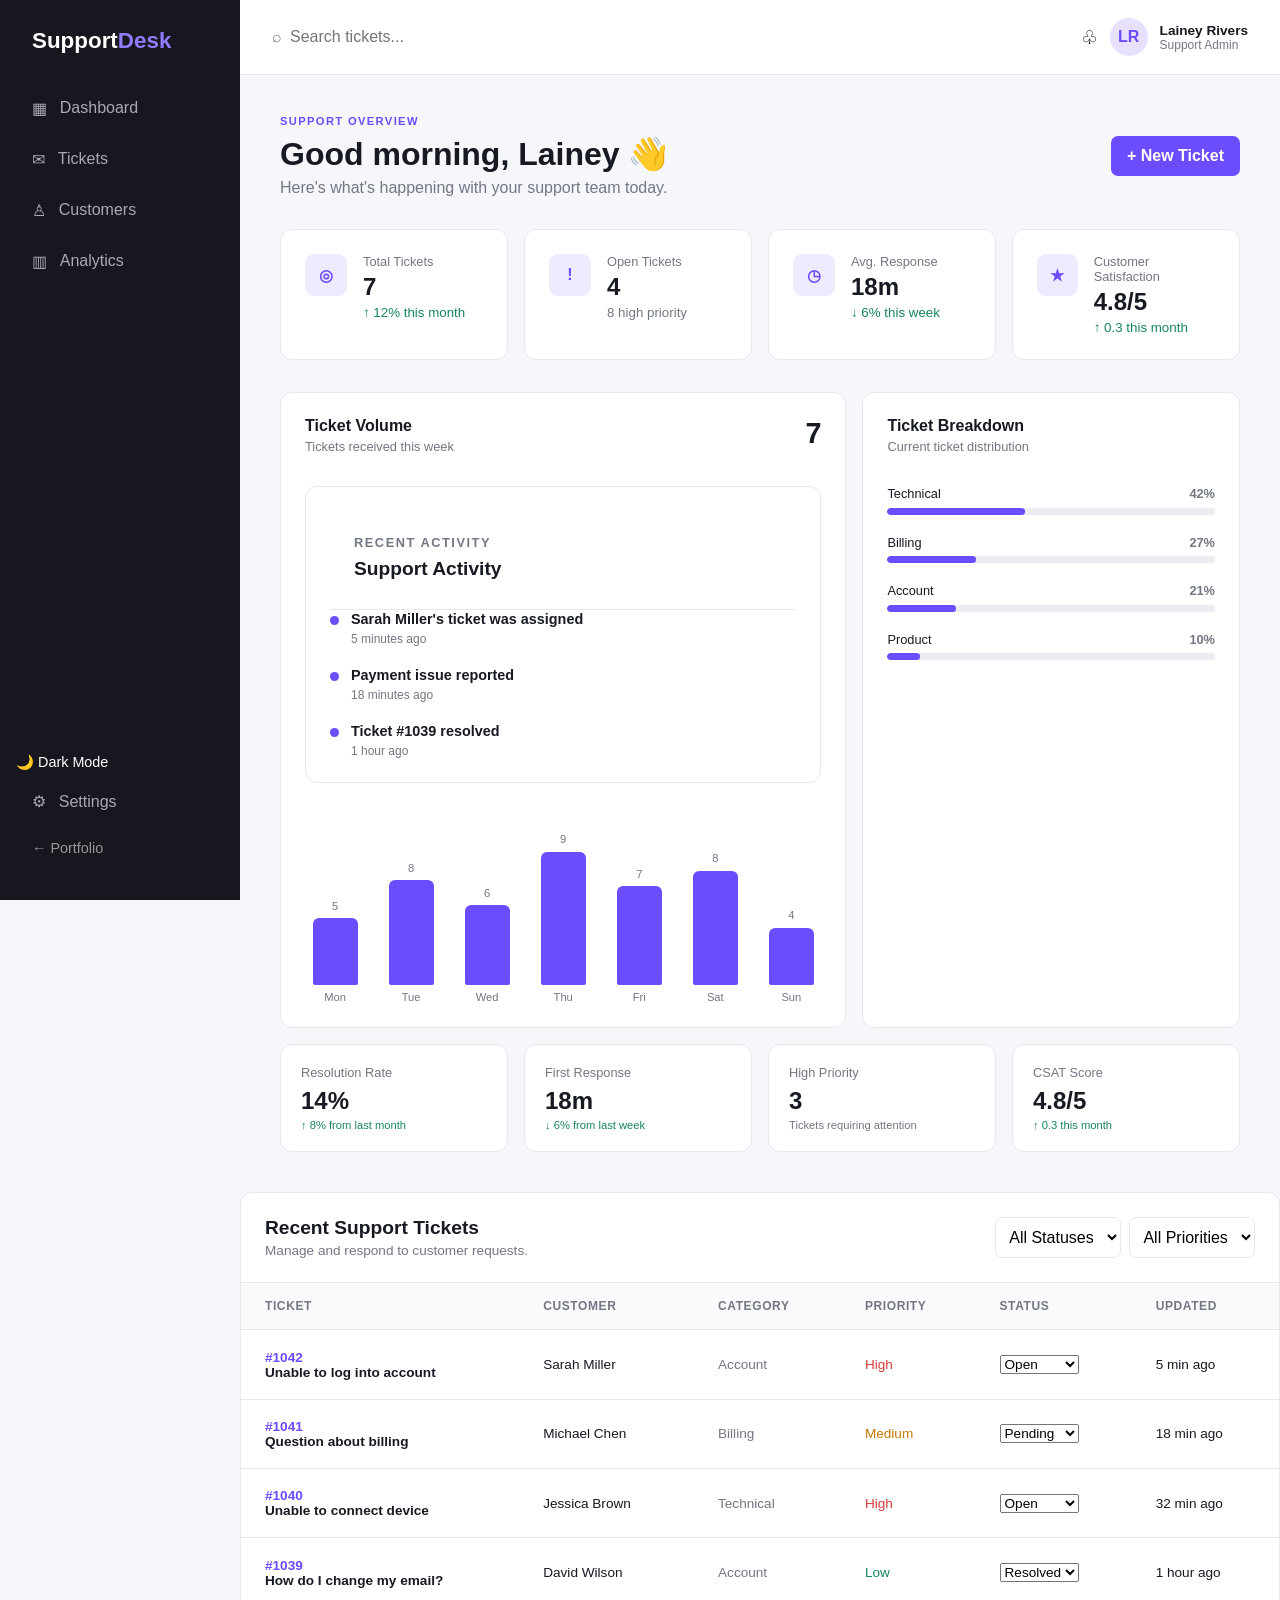
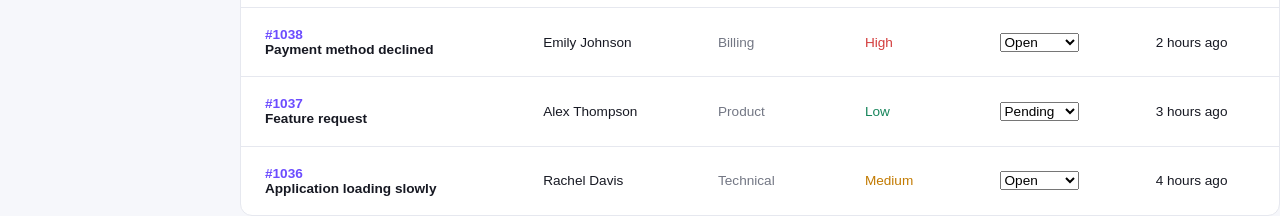
==== commit d5f409a3: "Add toast notification, activity feed, and loading page" ====
--- a/additional-projects/support-dashboard/support.html
+++ b/additional-projects/support-dashboard/support.html
@@ -24,6 +24,17 @@
 
 <body>
 
+<div 
+    class="loading-screen"
+    id="loading-screen">
+
+    <div class="loading-spinner"></div>
+
+    <p>
+        Loading SupportDesk ...
+    </p>
+</div>
+
     <!-- SIDEBAR -->
 
     <aside class="sidebar">
@@ -59,6 +70,13 @@
 
 
         <div class="sidebar-bottom">
+
+            <button
+                class="theme-button"
+                 id="theme-toggle"
+                aria-label="Toggle dark mode">
+                 🌙 Dark Mode
+            </button>
 
             <a href="#" class="nav-item">
                 <span>⚙</span>
@@ -300,6 +318,90 @@
                         </span>
                     </div>
 
+                    <section class="activity-card">
+
+    <div class="section-header">
+
+        <div>
+
+            <p class="eyebrow">
+                RECENT ACTIVITY
+            </p>
+
+            <h2>
+                Support Activity
+            </h2>
+
+        </div>
+
+    </div>
+
+
+    <div
+        class="activity-list"
+        id="activity-list">
+
+        <div class="activity-item">
+
+            <div class="activity-dot"></div>
+
+            <div>
+
+                <strong>
+                    Sarah Miller's ticket
+                    was assigned
+                </strong>
+
+                <p>
+                    5 minutes ago
+                </p>
+
+            </div>
+
+        </div>
+
+
+        <div class="activity-item">
+
+            <div class="activity-dot"></div>
+
+            <div>
+
+                <strong>
+                    Payment issue reported
+                </strong>
+
+                <p>
+                    18 minutes ago
+                </p>
+
+            </div>
+
+        </div>
+
+
+        <div class="activity-item">
+
+            <div class="activity-dot"></div>
+
+            <div>
+
+                <strong>
+                    Ticket #1039 resolved
+                </strong>
+
+                <p>
+                    1 hour ago
+                </p>
+
+            </div>
+
+        </div>
+
+    </div>
+
+</section>
+
                     <div class="bar-chart">
 
                         <div class="bar-column">
@@ -1206,9 +1308,21 @@
      </div>
 </div>
 
+ <!-- TOAST NOTIFICATION -->
+
+<div
+    class="toast"
+    id="toast"
+    role="status"
+    aria-live="polite">
+
+    <span id="toast-message">
+        Success
+    </span>
+
+</div>
 
     <script src="support.js"></script>
 
 </body>
-
 </html>
--- a/additional-projects/support-dashboard/support.css
+++ b/additional-projects/support-dashboard/support.css
@@ -1093,4 +1093,214 @@
         flex: 1;
     }
 
+}
+
+.toast {
+    position: fixed;
+
+    right: 24px;
+    bottom: 24px;
+
+    padding: 14px 18px;
+
+    background: #171720;
+
+    color: white;
+
+    border-radius: 10px;
+
+    box-shadow: 0 10px 30px rgba(0, 0, 0, 0.2);
+
+    font-size: 0.9rem;
+
+    font-weight: 600;
+
+    transform: translateY(100px);
+
+    opacity: 0;
+
+    pointer-events: none;
+
+    transition:
+        transform 0.25s ease,
+        opacity 0.25s ease;
+
+    z-index: 9999;
+}
+
+.toast.show {
+    transform: translateY(0);
+    opacity: 1;
+}
+
+/* DARK MODE */
+
+body.dark-mode {
+    background: #101014;
+    color: #f5f5f7;
+}
+
+body.dark-mode .main-content,
+body.dark-mode .content-area {
+    background: #101014;
+}
+
+body.dark-mode .card,
+body.dark-mode .dashboard-card,
+body.dark-mode .ticket-card {
+    background: #18181f;
+    border-color: #292932;
+}
+
+body.dark-mode input,
+body.dark-mode select,
+body.dark-mode textarea {
+
+    background: #202027;
+
+    color: #ffffff;
+
+    border-color: #353540;
+
+}
+
+
+body.dark-mode table {
+
+    color: #ffffff;
+
+}
+
+
+body.dark-mode th {
+
+    color: #aaa;
+
+}
+
+
+.theme-button {
+
+    border: none;
+
+    background: transparent;
+
+    color: inherit;
+
+    cursor: pointer;
+
+    padding: 8px 0;
+
+    font-size: 0.9rem;
+}
+
+/* LOADING SCREEN */
+
+.loading-screen {
+    position: fixed;
+    inset: 0;
+    display: flex;
+    flex-direction: column;
+    align-items: center;
+    justify-content: center;
+    background: #fff;
+    z-index: 10000;
+}
+
+.loading-spinner {
+
+    width: 38px;
+
+    height: 38px;
+
+    border: 4px solid #e5e5e5;
+
+    border-top-color: var(--primary);
+
+    border-radius: 50%;
+
+    animation:
+        spin 0.8s linear infinite;
+
+}
+
+
+@keyframes spin {
+
+    to {
+
+        transform:
+            rotate(360deg);
+
+    }
+
+}
+/* ACTIVITY */
+
+.activity-card {
+    margin-top: 1.5rem;
+
+    background: white;
+
+    border: 1px solid var(--border);
+
+    border-radius: 12px;
+
+    padding: 1.5rem;
+}
+
+.activity-list {
+
+    display: flex;
+
+    flex-direction: column;
+
+    gap: 1.25rem;
+
+}
+
+
+.activity-item {
+
+    display: flex;
+
+    align-items: flex-start;
+
+    gap: 0.75rem;
+
+}
+
+
+.activity-dot {
+
+    width: 9px;
+
+    height: 9px;
+
+    margin-top: 6px;
+
+    border-radius: 50%;
+
+    background: var(--primary);
+
+    flex-shrink: 0;
+
+}
+
+
+.activity-item strong {
+
+    font-size: 0.9rem;
+
+}
+
+
+.activity-item p {
+
+    margin: 0.25rem 0 0;
+
+    font-size: 0.75rem;
+
+    color: var(--muted);
+
 }
